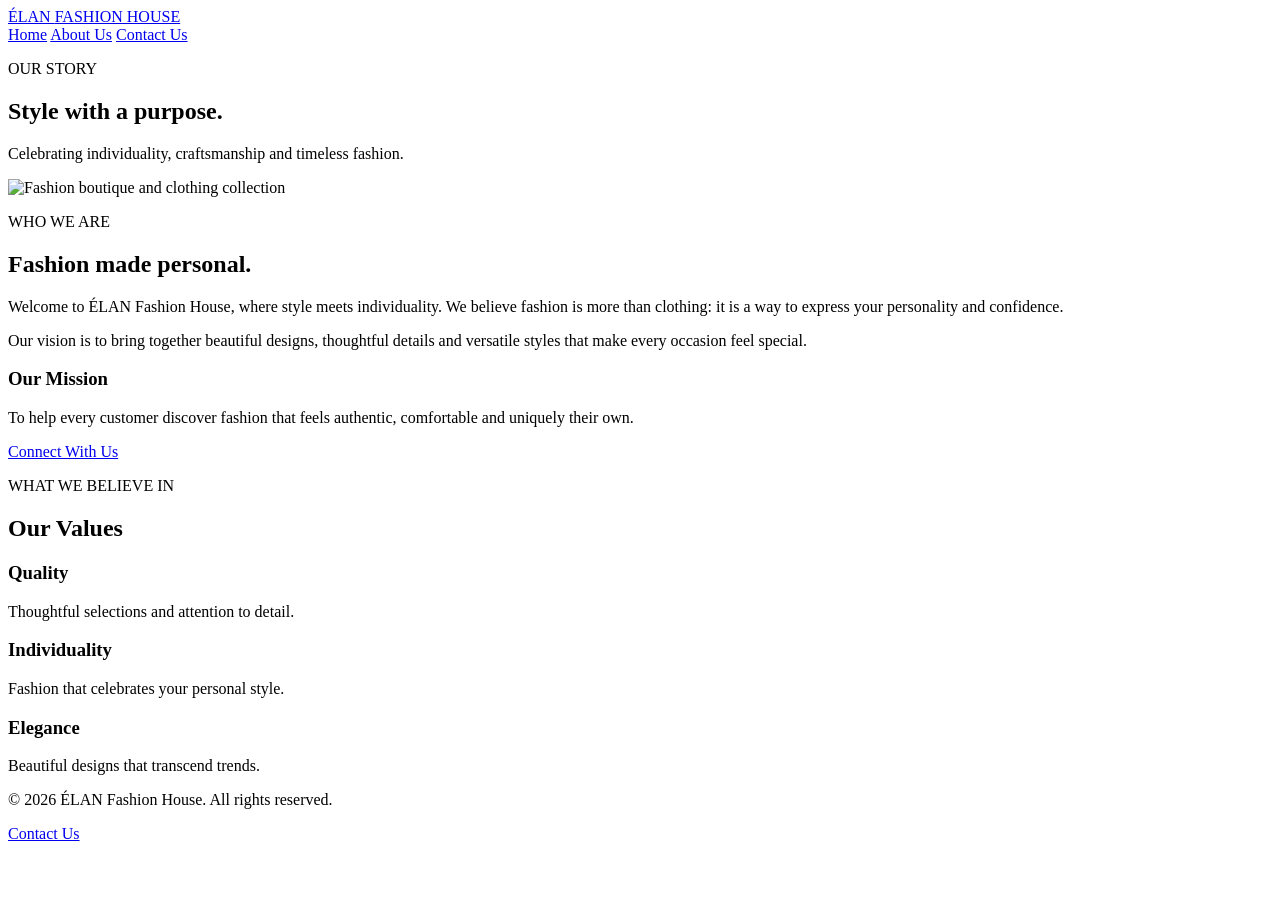
==== about.html @ 7d0c10b7 "Create about.html" ====
<!DOCTYPE html>
<html lang="en">
<head>
  <meta charset="UTF-8">
  <meta name="viewport" content="width=device-width, initial-scale=1.0">
  <title>About Us | ÉLAN Fashion House</title>
  <link rel="stylesheet" href="style.css">
</head>
<body>

  <header class="navbar">
    <a href="index.html" class="logo">ÉLAN <span>FASHION HOUSE</span></a>

    <nav>
      <a href="index.html">Home</a>
      <a href="about.html" class="active">About Us</a>
      <a href="contact.html">Contact Us</a>
    </nav>
  </header>

  <main>
    <section class="page-banner">
      <p class="eyebrow">OUR STORY</p>
      <h1>Style with a purpose.</h1>
      <p>Celebrating individuality, craftsmanship and timeless fashion.</p>
    </section>

    <section class="about-layout">
      <div class="about-image">
        <img
          src="https://images.unsplash.com/photo-1551232864-3f0890e580d9?auto=format&fit=crop&w=1000&q=85"
          alt="Fashion boutique and clothing collection"
        >
      </div>

      <div class="about-content">
        <p class="eyebrow">WHO WE ARE</p>
        <h2>Fashion made personal.</h2>

        <p>
          Welcome to ÉLAN Fashion House, where style meets
          individuality. We believe fashion is more than clothing:
          it is a way to express your personality and confidence.
        </p>

        <p>
          Our vision is to bring together beautiful designs,
          thoughtful details and versatile styles that make
          every occasion feel special.
        </p>

        <h3>Our Mission</h3>
        <p>
          To help every customer discover fashion that feels
          authentic, comfortable and uniquely their own.
        </p>

        <a href="contact.html" class="btn">Connect With Us</a>
      </div>
    </section>

    <section class="section values">
      <p class="eyebrow">WHAT WE BELIEVE IN</p>
      <h2>Our Values</h2>

      <div class="card-grid">
        <article class="value-card">
          <h3>Quality</h3>
          <p>Thoughtful selections and attention to detail.</p>
        </article>

        <article class="value-card">
          <h3>Individuality</h3>
          <p>Fashion that celebrates your personal style.</p>
        </article>

        <article class="value-card">
          <h3>Elegance</h3>
          <p>Beautiful designs that transcend trends.</p>
        </article>
      </div>
    </section>
  </main>

  <footer class="footer">
    <p>© 2026 ÉLAN Fashion House. All rights reserved.</p>
    <a href="contact.html">Contact Us</a>
  </footer>

</body>
</html>
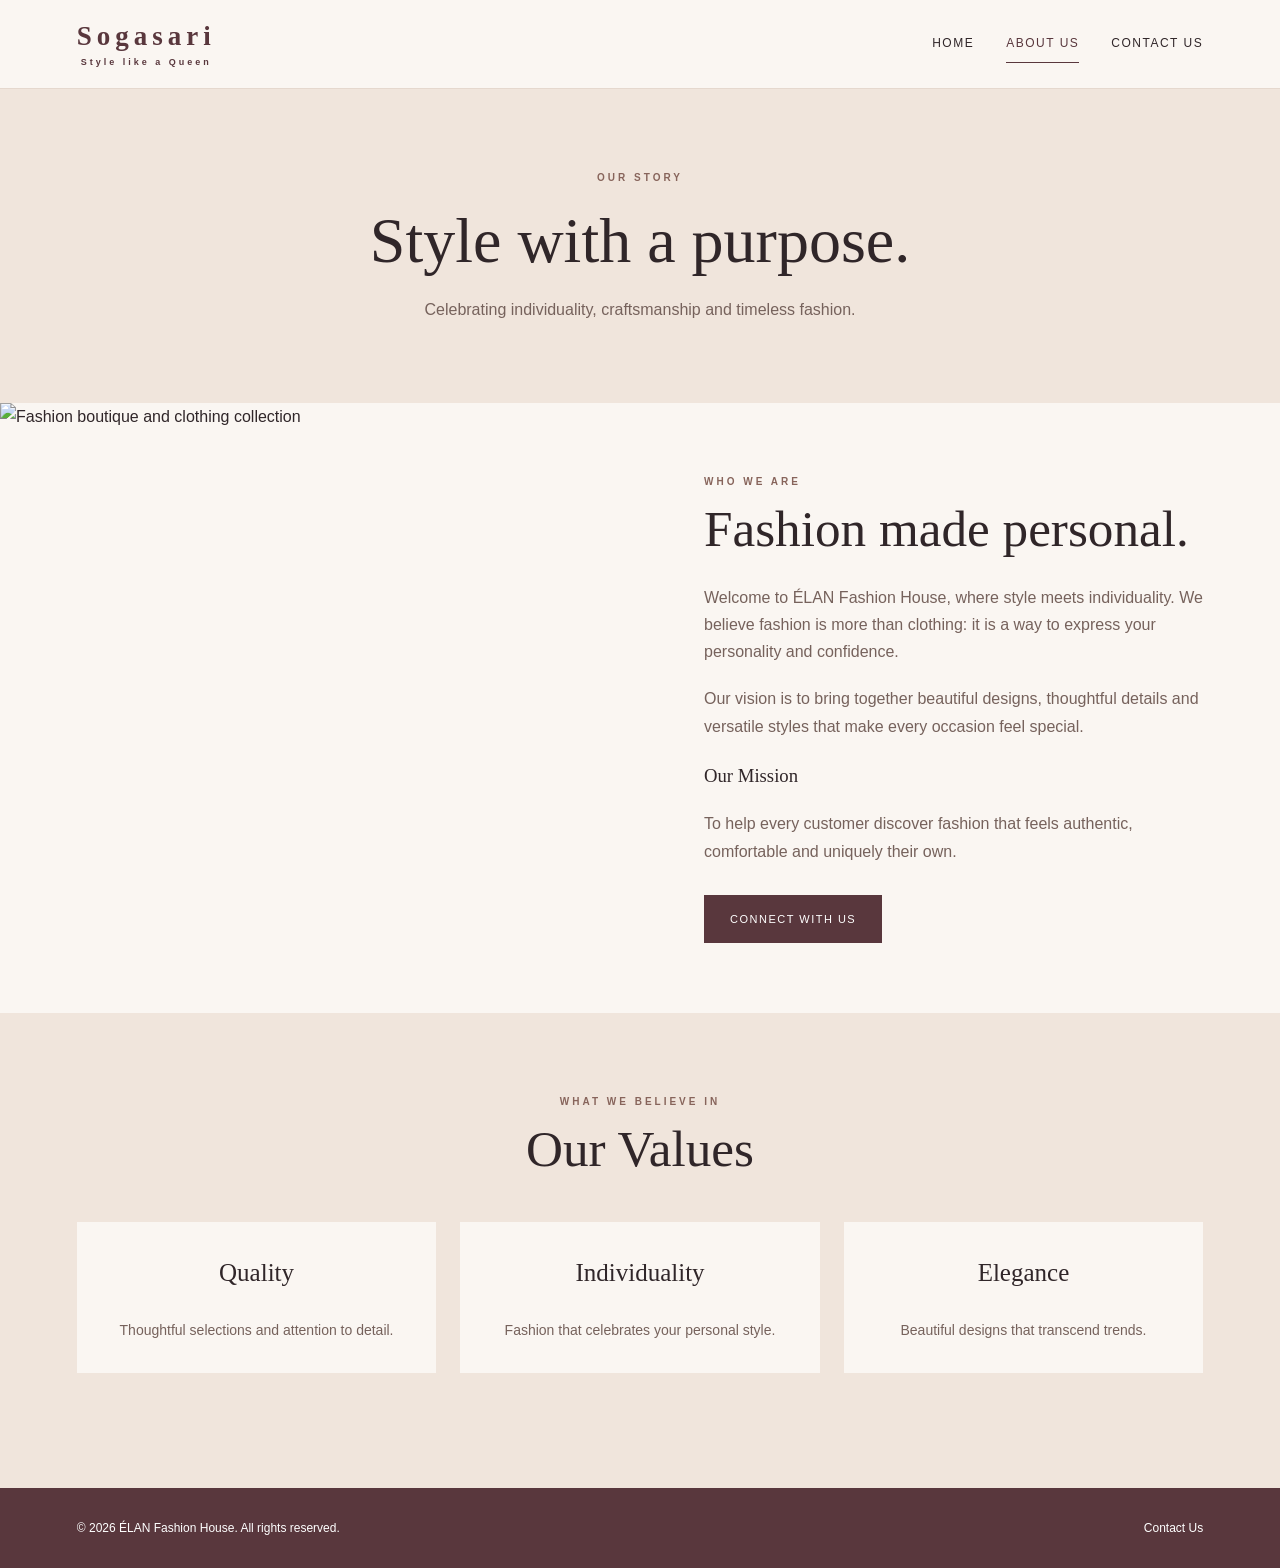
==== commit bed1774e: "Update about.html" ====
--- a/about.html
+++ b/about.html
@@ -4,13 +4,13 @@
 <head>
   <meta charset="UTF-8">
   <meta name="viewport" content="width=device-width, initial-scale=1.0">
-  <title>About Us | ÉLAN Fashion House</title>
+  <title>About Us | Sogasari Style like a Queen</title>
   <link rel="stylesheet" href="style.css">
 </head>
 <body>
 
   <header class="navbar">
-    <a href="index.html" class="logo">ÉLAN <span>FASHION HOUSE</span></a>
+    <a href="index.html" class="logo">Sogasari <span>Style like a Queen</span></a>
 
     <nav>
       <a href="index.html">Home</a>
--- a/style.css
+++ b/style.css
@@ -0,0 +1,563 @@
+
+/* ---------- Global styles ---------- */
+:root {
+  --primary: #59373d;
+  --secondary: #d9bba8;
+  --background: #faf6f2;
+  --surface: #f0e5dc;
+  --text: #302629;
+  --muted: #76625c;
+  --heading-font: Georgia, "Times New Roman", serif;
+  --body-font: Arial, Helvetica, sans-serif;
+}
+
+.shopping-section {
+  padding: 70px 6%;
+  background: #f8f3ee;
+  scroll-margin-top: 90px;
+}
+
+.shopping-header {
+  max-width: 650px;
+  margin: 0 auto 40px;
+  text-align: center;
+}
+
+.shopping-header h2 {
+  font-family: Georgia, serif;
+  font-size: clamp(32px, 4vw, 48px);
+  font-weight: normal;
+  color: #4c3035;
+}
+
+.shopping-header p {
+  color: #78635d;
+  line-height: 1.8;
+}
+
+.shopping-products {
+  display: grid;
+  grid-template-columns: repeat(3, minmax(0, 1fr));
+  gap: 24px;
+  max-width: 1200px;
+  margin: auto;
+}
+
+.shopping-card {
+  background: #eee3db;
+  overflow: hidden;
+}
+
+.shopping-card img {
+  display: block;
+  width: 100%;
+  aspect-ratio: 4 / 5;
+  object-fit: cover;
+}
+
+.product-details {
+  padding: 20px;
+}
+
+.product-category {
+  font-size: 11px;
+  letter-spacing: 2px;
+  text-transform: uppercase;
+  color: #8d6c62;
+}
+
+.product-details h3 {
+  font-family: Georgia, serif;
+  font-size: 23px;
+  font-weight: normal;
+  color: #4c3035;
+}
+
+.product-description {
+  font-size: 13px;
+  line-height: 1.7;
+  color: #705b55;
+}
+
+.product-price {
+  font-weight: bold;
+  color: #4c3035;
+}
+
+.shopping-footer {
+  display: flex;
+  align-items: center;
+  justify-content: center;
+  gap: 25px;
+  flex-wrap: wrap;
+  margin-top: 35px;
+}
+
+@media (max-width: 760px) {
+  .shopping-products {
+    grid-template-columns: repeat(2, minmax(0, 1fr));
+    gap: 14px;
+  }
+
+  .product-details {
+    padding: 14px;
+  }
+}
+
+@media (max-width: 480px) {
+  .shopping-products {
+    grid-template-columns: 1fr;
+  }
+}
+
+
+* {
+  box-sizing: border-box;
+}
+
+html {
+  scroll-behavior: smooth;
+}
+
+body {
+  margin: 0;
+  font-family: var(--body-font);
+  background: var(--background);
+  color: var(--text);
+  line-height: 1.7;
+}
+
+img {
+  display: block;
+  width: 100%;
+  object-fit: cover;
+}
+
+a {
+  color: inherit;
+}
+
+h1,
+h2,
+h3,
+p {
+  margin-top: 0;
+}
+
+h1,
+h2 {
+  font-family: var(--heading-font);
+  font-weight: normal;
+  line-height: 1.15;
+}
+
+h1 {
+  font-size: clamp(2.7rem, 6vw, 5rem);
+}
+
+h2 {
+  font-size: clamp(2rem, 4vw, 3.2rem);
+}
+
+h3 {
+  font-family: var(--heading-font);
+  font-weight: normal;
+}
+
+/* ---------- Navigation ---------- */
+.navbar {
+  position: sticky;
+  top: 0;
+  z-index: 10;
+  display: flex;
+  justify-content: space-between;
+  align-items: center;
+  gap: 24px;
+  padding: 20px 6%;
+  background: var(--background);
+  border-bottom: 1px solid #e5d8ce;
+}
+
+.logo {
+  color: var(--primary);
+  text-decoration: none;
+  font-family: var(--heading-font);
+  font-size: 27px;
+  font-weight: bold;
+  letter-spacing: 5px;
+  line-height: 1.2;
+}
+
+.logo span {
+  display: block;
+  text-align: center;
+  font-family: var(--body-font);
+  font-size: 9px;
+  letter-spacing: 3px;
+  margin-top: 5px;
+}
+
+.navbar nav {
+  display: flex;
+  gap: 32px;
+}
+
+.navbar nav a {
+  text-decoration: none;
+  text-transform: uppercase;
+  font-size: 12px;
+  letter-spacing: 1.5px;
+  padding: 8px 0;
+  border-bottom: 1px solid transparent;
+  transition: color 0.2s, border-color 0.2s;
+}
+
+.navbar nav a:hover,
+.navbar nav a.active {
+  color: var(--primary);
+  border-bottom-color: var(--primary);
+}
+
+/* ---------- Buttons ---------- */
+.btn {
+  display: inline-block;
+  width: fit-content;
+  padding: 14px 25px;
+  background: var(--primary);
+  border: 1px solid var(--primary);
+  color: white;
+  text-decoration: none;
+  text-transform: uppercase;
+  letter-spacing: 1.5px;
+  font-size: 11px;
+  cursor: pointer;
+  transition: 0.25s;
+}
+
+.btn:hover {
+  background: transparent;
+  color: var(--primary);
+}
+
+/* ---------- Home hero ---------- */
+.hero {
+  display: grid;
+  grid-template-columns: 1fr 1fr;
+  min-height: 570px;
+  background: var(--surface);
+}
+
+.hero-content {
+  align-self: center;
+  padding: 70px 10%;
+}
+
+.hero-content h1 {
+  margin: 20px 0;
+}
+
+.hero-content > p:not(.eyebrow) {
+  max-width: 450px;
+  color: var(--muted);
+  margin-bottom: 25px;
+}
+
+.hero-image {
+  min-height: 500px;
+}
+
+.hero-image img {
+  height: 100%;
+  min-height: 500px;
+}
+
+/* ---------- Shared sections ---------- */
+.eyebrow {
+  color: #87645b;
+  font-size: 10px;
+  font-weight: bold;
+  letter-spacing: 3px;
+  text-transform: uppercase;
+}
+
+.section {
+  padding: 80px 6%;
+  text-align: center;
+}
+
+.section-intro {
+  color: var(--muted);
+  max-width: 600px;
+  margin: 0 auto 35px;
+}
+
+.card-grid {
+  display: grid;
+  grid-template-columns: repeat(3, minmax(0, 1fr));
+  gap: 24px;
+  margin: 35px 0;
+  text-align: left;
+}
+
+.fashion-card {
+  background: white;
+  padding-bottom: 20px;
+}
+
+.fashion-card img {
+  aspect-ratio: 4 / 5;
+}
+
+.fashion-card h3,
+.fashion-card p {
+  margin-left: 20px;
+  margin-right: 20px;
+}
+
+.fashion-card h3 {
+  font-size: 23px;
+  margin-top: 18px;
+  margin-bottom: 8px;
+}
+
+.fashion-card p {
+  color: var(--muted);
+  font-size: 14px;
+}
+
+/* ---------- Inner page banner ---------- */
+.page-banner {
+  padding: 80px 20px;
+  text-align: center;
+  background: var(--surface);
+}
+
+.page-banner h1 {
+  font-size: clamp(2.5rem, 5vw, 4.5rem);
+  margin: 18px auto;
+}
+
+.page-banner > p:last-child {
+  color: var(--muted);
+  max-width: 650px;
+  margin: 0 auto;
+}
+
+/* ---------- About page ---------- */
+.about-layout {
+  display: grid;
+  grid-template-columns: 1fr 1fr;
+  align-items: stretch;
+}
+
+.about-image img {
+  height: 100%;
+  min-height: 550px;
+}
+
+.about-content {
+  padding: 70px 10%;
+  align-self: center;
+}
+
+.about-content h2 {
+  margin-bottom: 25px;
+}
+
+.about-content p:not(.eyebrow) {
+  color: var(--muted);
+  margin-bottom: 20px;
+}
+
+.about-content .btn {
+  margin-top: 10px;
+}
+
+.values {
+  background: #f0e5dc;
+}
+
+.value-card {
+  padding: 30px 22px;
+  background: var(--background);
+  text-align: center;
+}
+
+.value-card h3 {
+  font-size: 25px;
+}
+
+.value-card p {
+  color: var(--muted);
+  font-size: 14px;
+  margin-bottom: 0;
+}
+
+/* ---------- Contact page ---------- */
+.contact-layout {
+  display: grid;
+  grid-template-columns: 0.9fr 1.1fr;
+  align-items: stretch;
+}
+
+.contact-image img {
+  height: 100%;
+  min-height: 650px;
+}
+
+.contact-content {
+  padding: 60px 10%;
+}
+
+.contact-content h2 {
+  margin-bottom: 30px;
+}
+
+.contact-detail {
+  border-bottom: 1px solid #e1d2c8;
+  padding: 12px 0;
+}
+
+.contact-detail h3 {
+  font-size: 19px;
+  margin-bottom: 3px;
+}
+
+.contact-detail p {
+  font-size: 14px;
+  color: var(--muted);
+  margin-bottom: 0;
+}
+
+.contact-form {
+  display: grid;
+  gap: 10px;
+  margin-top: 30px;
+}
+
+.contact-form label {
+  font-size: 12px;
+  font-weight: bold;
+}
+
+.contact-form input,
+.contact-form textarea {
+  width: 100%;
+  padding: 13px;
+  border: 1px solid #d7c6bb;
+  background: white;
+  color: var(--text);
+  font: inherit;
+  font-size: 14px;
+}
+
+.contact-form textarea {
+  resize: vertical;
+}
+
+.contact-form input:focus,
+.contact-form textarea:focus {
+  outline: 2px solid var(--secondary);
+  outline-offset: 1px;
+}
+
+.contact-form button {
+  margin-top: 10px;
+}
+
+.form-note {
+  margin-top: 15px;
+  color: var(--muted);
+  font-size: 12px;
+}
+
+/* ---------- Footer ---------- */
+.footer {
+  display: flex;
+  justify-content: space-between;
+  align-items: center;
+  flex-wrap: wrap;
+  gap: 15px;
+  padding: 30px 6%;
+  background: var(--primary);
+  color: white;
+}
+
+.footer p {
+  margin: 0;
+  font-size: 12px;
+}
+
+.footer a {
+  font-size: 12px;
+  text-decoration: none;
+}
+
+.footer a:hover {
+  text-decoration: underline;
+}
+
+/* ---------- Mobile responsive layout ---------- */
+@media (max-width: 760px) {
+  .navbar {
+    flex-direction: column;
+    gap: 16px;
+    padding: 18px 15px;
+  }
+
+  .navbar nav {
+    justify-content: center;
+    flex-wrap: wrap;
+    gap: 12px 22px;
+  }
+
+  .navbar nav a {
+    font-size: 10px;
+    letter-spacing: 1px;
+  }
+
+  .hero,
+  .about-layout,
+  .contact-layout {
+    grid-template-columns: 1fr;
+  }
+
+  .hero-content {
+    padding: 55px 8%;
+  }
+
+  .hero-image,
+  .hero-image img {
+    min-height: 350px;
+    max-height: 550px;
+  }
+
+  .card-grid {
+    grid-template-columns: 1fr;
+    gap: 22px;
+  }
+
+  .section {
+    padding: 55px 7%;
+  }
+
+  .about-image img,
+  .contact-image img {
+    min-height: 350px;
+    max-height: 500px;
+  }
+
+  .about-content,
+  .contact-content {
+    padding: 45px 8%;
+  }
+
+  .page-banner {
+    padding: 55px 20px;
+  }
+
+  .footer {
+    flex-direction: column;
+    text-align: center;
+  }
+}
